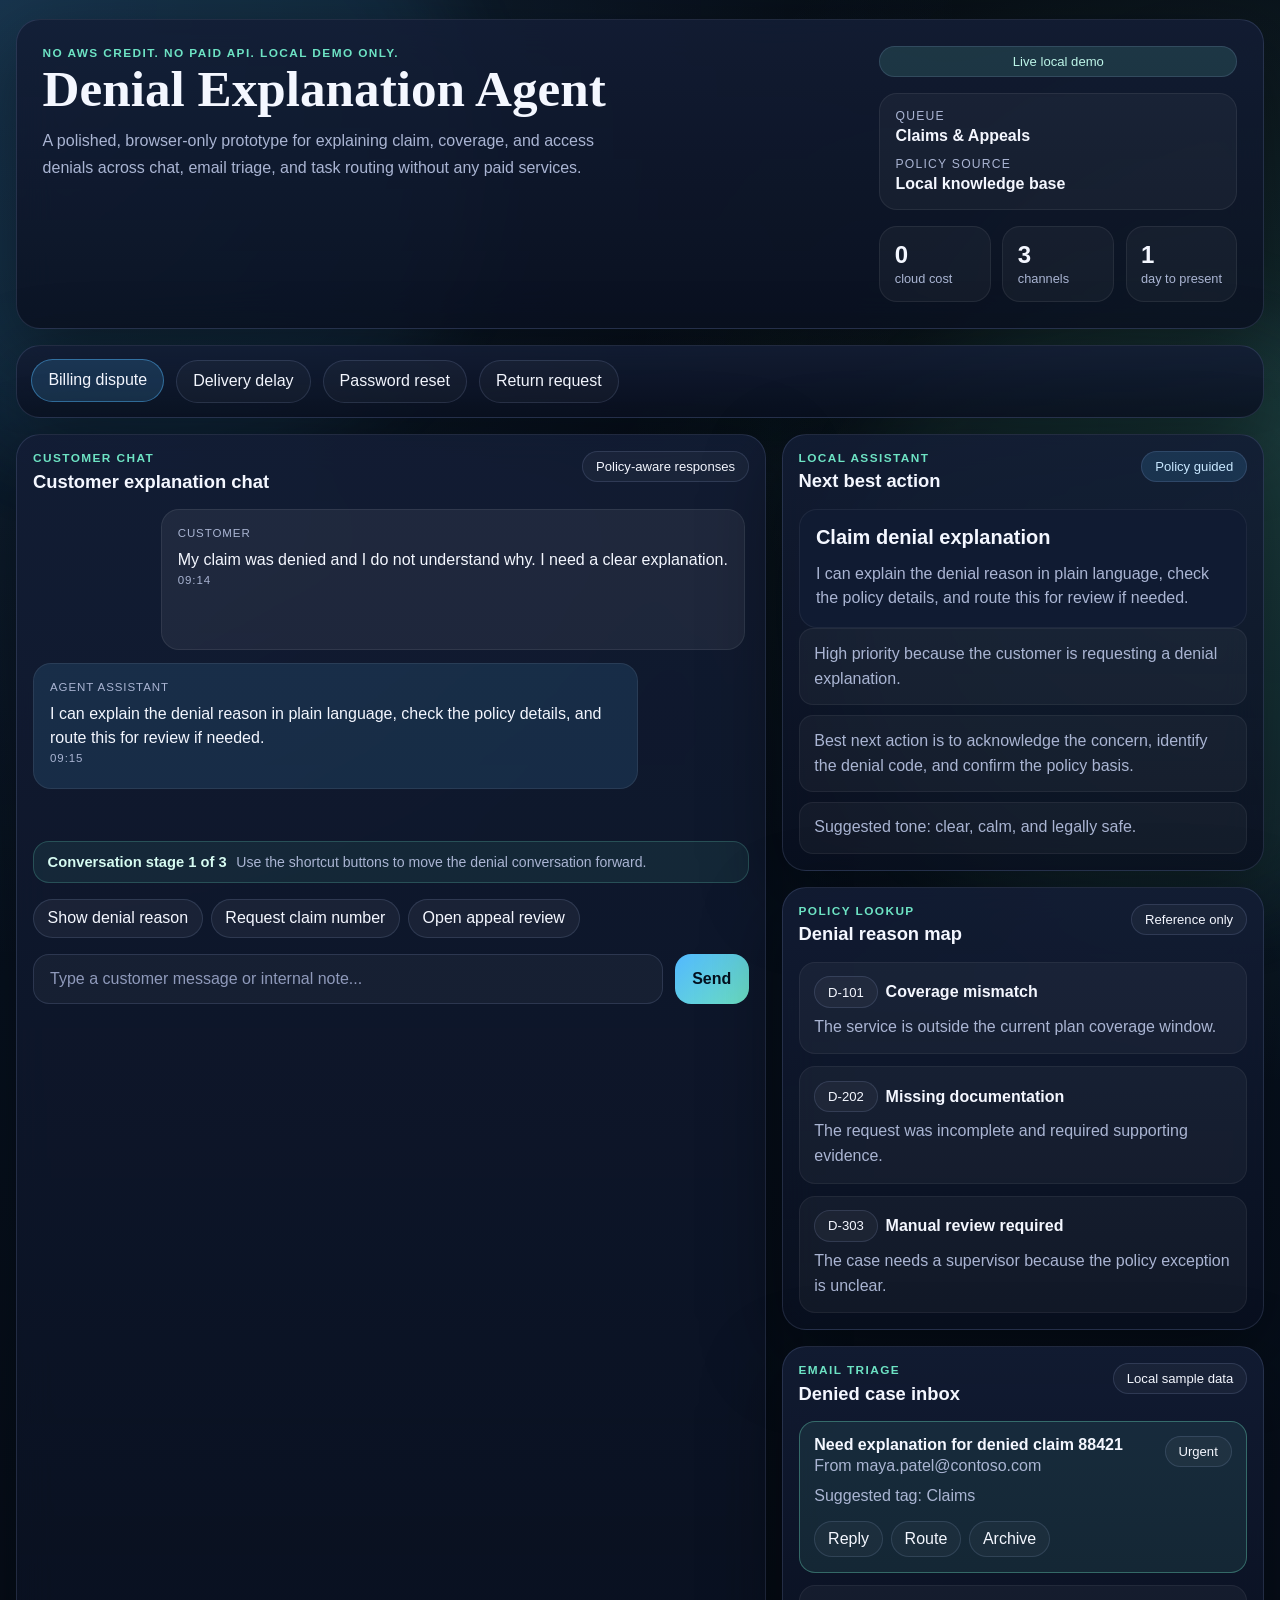
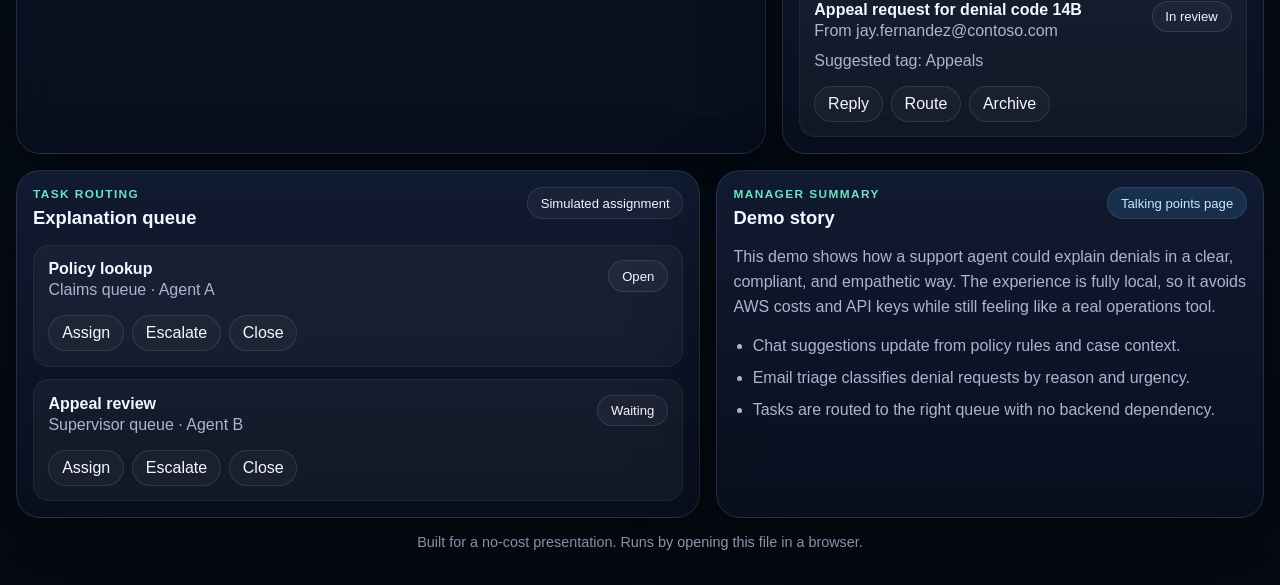
==== index.html @ c95ef908 "Initial local denial-explanation demo" ====
<!doctype html>
<html lang="en">
  <head>
    <meta charset="UTF-8" />
    <meta name="viewport" content="width=device-width, initial-scale=1.0" />
    <title>Free Contact Center Demo</title>
    <link rel="stylesheet" href="styles.css" />
  </head>
  <body>
    <div class="backdrop backdrop-one"></div>
    <div class="backdrop backdrop-two"></div>

    <main class="shell">
      <header class="hero card">
        <div>
          <p class="eyebrow">No AWS credit. No paid API. Local demo only.</p>
          <h1>Denial Explanation Agent</h1>
          <p class="lede">
            A polished, browser-only prototype for explaining claim, coverage, and access denials
            across chat, email triage, and task routing without any paid services.
          </p>
        </div>
        <div class="hero-panel">
          <div class="status-pill online">Live local demo</div>
          <div class="hero-summary">
            <div>
              <span>Queue</span>
              <strong>Claims & Appeals</strong>
            </div>
            <div>
              <span>Policy source</span>
              <strong>Local knowledge base</strong>
            </div>
          </div>
          <ul class="metrics">
            <li><strong>0</strong><span>cloud cost</span></li>
            <li><strong>3</strong><span>channels</span></li>
            <li><strong>1</strong><span>day to present</span></li>
          </ul>
        </div>
      </header>

      <section class="strip card">
        <button class="scenario active" data-scenario="billing">Billing dispute</button>
        <button class="scenario" data-scenario="delivery">Delivery delay</button>
        <button class="scenario" data-scenario="access">Password reset</button>
        <button class="scenario" data-scenario="returns">Return request</button>
      </section>

      <section class="grid">
        <article class="card panel chat-panel">
          <div class="panel-head">
            <div>
              <p class="panel-kicker">Customer chat</p>
              <h2>Customer explanation chat</h2>
            </div>
            <span class="badge">Policy-aware responses</span>
          </div>

          <div id="chatThread" class="thread" aria-live="polite"></div>

          <div id="stageNote" class="stage-note"></div>

          <div class="quick-replies" id="quickReplies"></div>

          <form id="chatForm" class="composer">
            <input id="chatInput" type="text" placeholder="Type a customer message or internal note..." autocomplete="off" />
            <button type="submit">Send</button>
          </form>
        </article>

        <aside class="stack">
          <article class="card panel insight-panel">
            <div class="panel-head">
              <div>
                <p class="panel-kicker">Local assistant</p>
                <h2>Next best action</h2>
              </div>
              <span class="badge accent">Policy guided</span>
            </div>
            <div id="assistantCard" class="assistant-card"></div>
            <div class="mini-list" id="reasonList"></div>
          </article>

          <article class="card panel policy-panel">
            <div class="panel-head">
              <div>
                <p class="panel-kicker">Policy lookup</p>
                <h2>Denial reason map</h2>
              </div>
              <span class="badge">Reference only</span>
            </div>
            <div id="policyList" class="policy-list"></div>
          </article>

          <article class="card panel email-panel">
            <div class="panel-head">
              <div>
                <p class="panel-kicker">Email triage</p>
                <h2>Denied case inbox</h2>
              </div>
              <span class="badge">Local sample data</span>
            </div>
            <div id="emailList" class="email-list"></div>
          </article>
        </aside>
      </section>

      <section class="grid lower-grid">
        <article class="card panel tasks-panel">
          <div class="panel-head">
            <div>
              <p class="panel-kicker">Task routing</p>
              <h2>Explanation queue</h2>
            </div>
            <span class="badge">Simulated assignment</span>
          </div>
          <div id="taskList" class="task-list"></div>
        </article>

        <article class="card panel summary-panel">
          <div class="panel-head">
            <div>
              <p class="panel-kicker">Manager summary</p>
              <h2>Demo story</h2>
            </div>
            <a class="badge accent talk-link" href="talking-points.html">Talking points page</a>
          </div>
          <div class="summary-copy">
              <p>
              This demo shows how a support agent could explain denials in a clear, compliant, and empathetic way.
              The experience is fully local, so it avoids AWS costs and API keys while still feeling like a real operations tool.
            </p>
            <ul>
              <li>Chat suggestions update from policy rules and case context.</li>
              <li>Email triage classifies denial requests by reason and urgency.</li>
              <li>Tasks are routed to the right queue with no backend dependency.</li>
            </ul>
          </div>
        </article>
      </section>

      <footer class="footer">
        Built for a no-cost presentation. Runs by opening this file in a browser.
      </footer>
    </main>

    <script src="script.js"></script>
  </body>
</html>
---- styles.css ----
:root {
  color-scheme: dark;
  --bg: #07111f;
  --bg-soft: #101b31;
  --panel: rgba(12, 20, 38, 0.82);
  --panel-strong: rgba(18, 28, 52, 0.94);
  --line: rgba(175, 196, 255, 0.14);
  --text: #f4f7ff;
  --muted: #aab5d3;
  --accent: #6de3c4;
  --accent-strong: #52b8ff;
  --warn: #ffcc6f;
  --danger: #ff8f8f;
  --shadow: 0 24px 80px rgba(0, 0, 0, 0.42);
}

* {
  box-sizing: border-box;
}

html,
body {
  margin: 0;
  min-height: 100%;
  background:
    radial-gradient(circle at top left, rgba(82, 184, 255, 0.18), transparent 38%),
    radial-gradient(circle at right 20%, rgba(109, 227, 196, 0.16), transparent 30%),
    linear-gradient(180deg, #050a13 0%, #07111f 45%, #050a13 100%);
  color: var(--text);
  font-family: "Trebuchet MS", "Segoe UI", "Helvetica Neue", sans-serif;
}

body {
  position: relative;
  overflow-x: hidden;
}

.backdrop {
  position: fixed;
  inset: auto;
  width: 40rem;
  height: 40rem;
  border-radius: 50%;
  filter: blur(36px);
  opacity: 0.35;
  pointer-events: none;
}

.backdrop-one {
  top: -10rem;
  left: -10rem;
  background: rgba(82, 184, 255, 0.25);
}

.backdrop-two {
  right: -12rem;
  top: 18rem;
  background: rgba(109, 227, 196, 0.2);
}

.shell {
  width: min(1320px, calc(100% - 2rem));
  margin: 0 auto;
  padding: 1.2rem 0 2rem;
}

.card {
  background: linear-gradient(180deg, rgba(19, 29, 53, 0.88), rgba(10, 16, 32, 0.84));
  border: 1px solid var(--line);
  border-radius: 24px;
  box-shadow: var(--shadow);
  backdrop-filter: blur(18px);
}

.hero {
  display: flex;
  justify-content: space-between;
  gap: 1.5rem;
  padding: 1.6rem;
  animation: rise 700ms ease both;
}

.eyebrow,
.panel-kicker {
  margin: 0 0 0.35rem;
  color: var(--accent);
  text-transform: uppercase;
  letter-spacing: 0.12em;
  font-size: 0.74rem;
  font-weight: 700;
}

h1,
h2,
p {
  margin: 0;
}

h1 {
  font-family: Georgia, "Times New Roman", serif;
  font-size: clamp(2.2rem, 4vw, 4.2rem);
  line-height: 0.95;
  margin-bottom: 0.9rem;
}

h2 {
  font-size: 1.15rem;
  line-height: 1.2;
}

.lede {
  max-width: 62ch;
  color: var(--muted);
  font-size: 1rem;
  line-height: 1.65;
}

.hero-panel {
  min-width: 250px;
  display: flex;
  flex-direction: column;
  justify-content: space-between;
  gap: 1rem;
}

.hero-summary {
  display: grid;
  gap: 0.75rem;
  padding: 0.95rem;
  border-radius: 18px;
  background: rgba(255, 255, 255, 0.04);
  border: 1px solid rgba(255, 255, 255, 0.07);
}

.hero-summary span {
  display: block;
  color: var(--muted);
  font-size: 0.76rem;
  text-transform: uppercase;
  letter-spacing: 0.1em;
}

.hero-summary strong {
  display: block;
  margin-top: 0.25rem;
  font-size: 1rem;
}

.status-pill,
.badge {
  display: inline-flex;
  align-items: center;
  justify-content: center;
  padding: 0.45rem 0.8rem;
  border-radius: 999px;
  border: 1px solid var(--line);
  background: rgba(255, 255, 255, 0.04);
  font-size: 0.82rem;
  color: var(--text);
}

.status-pill.online {
  background: rgba(109, 227, 196, 0.14);
  color: #bdf5e8;
}

.badge.accent {
  background: rgba(82, 184, 255, 0.14);
  color: #c9e8ff;
}

.metrics {
  list-style: none;
  margin: 0;
  padding: 0;
  display: grid;
  grid-template-columns: repeat(3, minmax(0, 1fr));
  gap: 0.7rem;
}

.metrics li {
  padding: 0.9rem;
  border-radius: 18px;
  background: rgba(255, 255, 255, 0.04);
  border: 1px solid rgba(255, 255, 255, 0.07);
}

.metrics strong {
  display: block;
  font-size: 1.5rem;
}

.metrics span {
  color: var(--muted);
  font-size: 0.8rem;
}

.strip {
  display: flex;
  flex-wrap: wrap;
  gap: 0.75rem;
  margin-top: 1rem;
  padding: 0.9rem;
}

.scenario {
  border: 1px solid var(--line);
  background: rgba(255, 255, 255, 0.03);
  color: var(--text);
  border-radius: 999px;
  padding: 0.7rem 1rem;
  font: inherit;
  cursor: pointer;
  transition: transform 160ms ease, background 160ms ease, border-color 160ms ease;
}

.scenario:hover,
.scenario.active {
  transform: translateY(-1px);
  background: rgba(82, 184, 255, 0.16);
  border-color: rgba(82, 184, 255, 0.45);
}

.grid {
  display: grid;
  grid-template-columns: minmax(0, 1.4fr) minmax(320px, 0.9fr);
  gap: 1rem;
  margin-top: 1rem;
}

.panel {
  padding: 1rem;
}

.panel-head {
  display: flex;
  justify-content: space-between;
  align-items: start;
  gap: 0.75rem;
  margin-bottom: 1rem;
}

.chat-panel {
  min-height: 620px;
}

.thread {
  display: grid;
  gap: 0.8rem;
  min-height: 320px;
  max-height: 380px;
  overflow: auto;
  padding-right: 0.25rem;
}

.stage-note {
  display: flex;
  flex-wrap: wrap;
  gap: 0.35rem 0.6rem;
  align-items: center;
  margin: 0.75rem 0 0.4rem;
  padding: 0.75rem 0.85rem;
  border-radius: 16px;
  border: 1px solid rgba(109, 227, 196, 0.22);
  background: rgba(109, 227, 196, 0.08);
  color: #d6fbf1;
}

.stage-note strong {
  font-size: 0.92rem;
}

.stage-note span {
  color: var(--muted);
  font-size: 0.88rem;
}

.bubble {
  max-width: 85%;
  padding: 0.95rem 1rem;
  border-radius: 18px;
  line-height: 1.5;
  border: 1px solid rgba(255, 255, 255, 0.08);
  animation: rise 240ms ease both;
}

.bubble small {
  display: block;
  margin-bottom: 0.35rem;
  color: var(--muted);
  font-size: 0.72rem;
  text-transform: uppercase;
  letter-spacing: 0.08em;
}

.bubble.agent {
  background: rgba(82, 184, 255, 0.12);
  align-self: start;
}

.bubble.customer {
  background: rgba(255, 255, 255, 0.06);
  justify-self: end;
}

.bubble.system {
  max-width: 100%;
  background: rgba(109, 227, 196, 0.12);
}

.quick-replies {
  display: flex;
  flex-wrap: wrap;
  gap: 0.5rem;
  margin: 1rem 0;
}

.quick-replies button,
.composer button {
  border: 0;
  cursor: pointer;
  font: inherit;
}

.quick-replies button {
  padding: 0.6rem 0.85rem;
  border-radius: 999px;
  background: rgba(255, 255, 255, 0.05);
  color: var(--text);
  border: 1px solid var(--line);
}

.composer {
  display: grid;
  grid-template-columns: 1fr auto;
  gap: 0.75rem;
  margin-top: auto;
}

.composer input {
  width: 100%;
  padding: 0.95rem 1rem;
  border-radius: 16px;
  border: 1px solid var(--line);
  background: rgba(255, 255, 255, 0.04);
  color: var(--text);
  font: inherit;
}

.composer input::placeholder {
  color: #8f9abb;
}

.composer button {
  padding: 0 1.1rem;
  border-radius: 16px;
  background: linear-gradient(135deg, var(--accent-strong), var(--accent));
  color: #04111f;
  font-weight: 700;
}

.stack {
  display: grid;
  gap: 1rem;
}

.policy-list {
  display: grid;
  gap: 0.75rem;
}

.policy-item {
  padding: 0.85rem 0.9rem;
  border-radius: 16px;
  background: rgba(255, 255, 255, 0.04);
  border: 1px solid rgba(255, 255, 255, 0.06);
}

.policy-top {
  display: flex;
  flex-wrap: wrap;
  gap: 0.5rem;
  align-items: center;
  margin-bottom: 0.45rem;
}

.policy-item p {
  margin: 0;
  color: var(--muted);
  line-height: 1.55;
}

.assistant-card {
  display: grid;
  gap: 0.8rem;
  padding: 1rem;
  border-radius: 18px;
  background: var(--panel-strong);
  border: 1px solid rgba(255, 255, 255, 0.06);
}

.assistant-card h3 {
  margin: 0;
  font-size: 1.25rem;
}

.assistant-card p,
.mini-list,
.summary-copy,
.email-meta,
.task-meta {
  color: var(--muted);
  line-height: 1.55;
}

.mini-list {
  display: grid;
  gap: 0.6rem;
}

.mini-list .reason {
  padding: 0.8rem 0.9rem;
  border-radius: 14px;
  background: rgba(255, 255, 255, 0.04);
  border: 1px solid rgba(255, 255, 255, 0.06);
}

.email-list,
.task-list {
  display: grid;
  gap: 0.8rem;
}

.email-item,
.task-item {
  padding: 0.9rem;
  border-radius: 16px;
  background: rgba(255, 255, 255, 0.04);
  border: 1px solid rgba(255, 255, 255, 0.06);
}

.email-item.active {
  border-color: rgba(109, 227, 196, 0.35);
  background: rgba(109, 227, 196, 0.09);
}

.email-top,
.task-top {
  display: flex;
  justify-content: space-between;
  gap: 0.75rem;
  align-items: start;
  margin-bottom: 0.35rem;
}

.email-subject,
.task-title {
  color: var(--text);
  font-weight: 700;
}

.email-actions,
.task-actions {
  display: flex;
  gap: 0.5rem;
  margin-top: 0.75rem;
  flex-wrap: wrap;
}

.email-actions button,
.task-actions button {
  border-radius: 999px;
  padding: 0.5rem 0.8rem;
  border: 1px solid var(--line);
  background: rgba(255, 255, 255, 0.03);
  color: var(--text);
  cursor: pointer;
  font: inherit;
}

.lower-grid {
  grid-template-columns: minmax(0, 1fr) minmax(320px, 0.8fr);
}

.summary-copy ul {
  margin: 0.9rem 0 0;
  padding-left: 1.2rem;
}

.summary-copy li + li {
  margin-top: 0.45rem;
}

.footer {
  padding: 1rem 0 0.2rem;
  color: var(--muted);
  font-size: 0.9rem;
  text-align: center;
}

.talk-link {
  text-decoration: none;
}

.talk-page {
  padding-top: 1.2rem;
}

.talk-hero {
  padding: 1.4rem;
}

.talk-grid {
  grid-template-columns: repeat(3, minmax(0, 1fr));
}

.talk-list {
  margin: 0.9rem 0 0;
  padding-left: 1.2rem;
  color: var(--muted);
  line-height: 1.6;
}

.talk-list.ordered {
  padding-left: 1.35rem;
}

.final-note {
  margin-top: 1rem;
}

.final-note p {
  color: var(--muted);
  line-height: 1.65;
}

@keyframes rise {
  from {
    opacity: 0;
    transform: translateY(10px);
  }
  to {
    opacity: 1;
    transform: translateY(0);
  }
}

@media (max-width: 1080px) {
  .hero,
  .grid,
  .lower-grid {
    grid-template-columns: 1fr;
  }

  .talk-grid {
    grid-template-columns: 1fr;
  }

  .hero {
    display: grid;
  }

  .chat-panel {
    min-height: auto;
  }
}

@media (max-width: 720px) {
  .shell {
    width: min(100%, calc(100% - 1rem));
    padding-top: 0.5rem;
  }

  .panel-head,
  .email-top,
  .task-top {
    flex-direction: column;
  }

  .composer {
    grid-template-columns: 1fr;
  }

  .metrics {
    grid-template-columns: 1fr;
  }
}
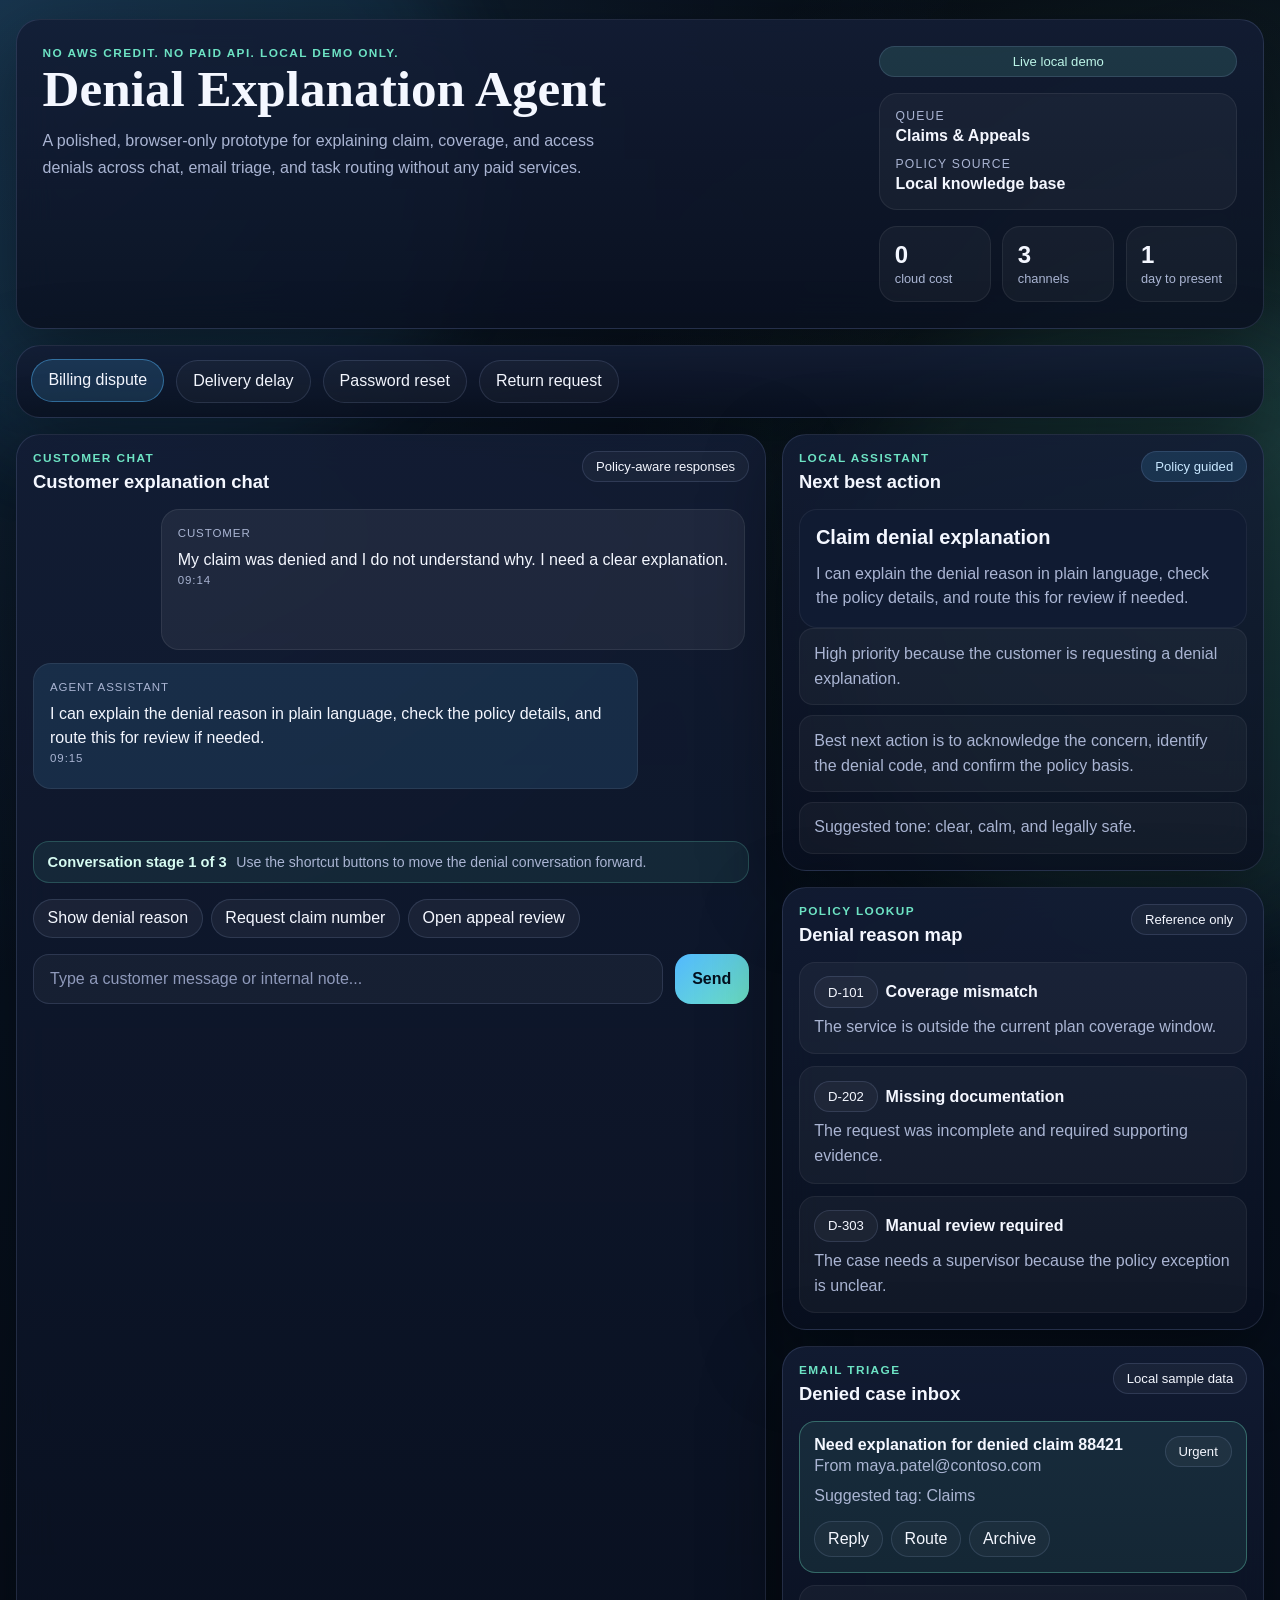
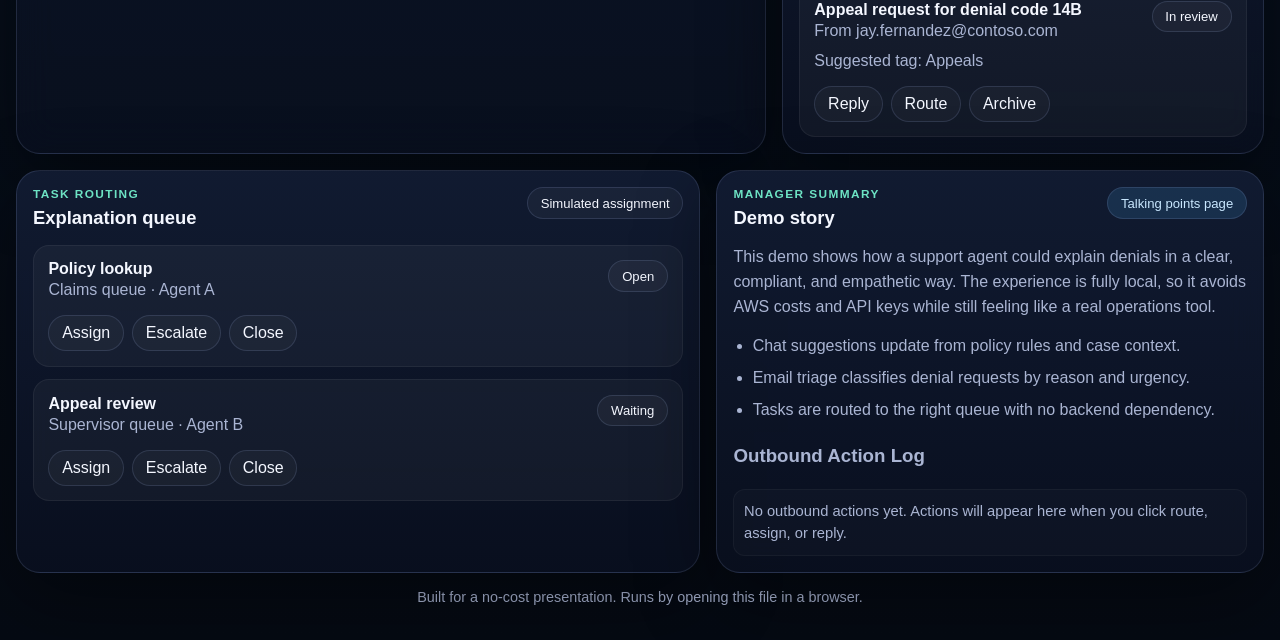
==== commit 64dbb638: "Add Outbound Action Log and wire action buttons" ====
--- a/index.html
+++ b/index.html
@@ -136,6 +136,12 @@
               <li>Email triage classifies denial requests by reason and urgency.</li>
               <li>Tasks are routed to the right queue with no backend dependency.</li>
             </ul>
+            <div class="outbound-wrap">
+              <h3>Outbound Action Log</h3>
+              <div id="outboundLog" class="outbound-log">
+                <div class="outbound-empty">No outbound actions yet. Actions will appear here when you click route, assign, or reply.</div>
+              </div>
+            </div>
           </div>
         </article>
       </section>
--- a/styles.css
+++ b/styles.css
@@ -487,6 +487,56 @@
   padding-left: 1.2rem;
 }
 
+.outbound-wrap {
+  margin-top: 1rem;
+}
+
+.outbound-log {
+  margin-top: 0.6rem;
+  max-height: 160px;
+  overflow: auto;
+  display: grid;
+  gap: 0.5rem;
+  padding: 0.6rem;
+  border-radius: 12px;
+  background: rgba(255,255,255,0.02);
+  border: 1px solid rgba(255,255,255,0.04);
+}
+
+.outbound-empty {
+  color: var(--muted);
+  font-size: 0.92rem;
+}
+
+.outbound-entry {
+  padding: 0.55rem 0.65rem;
+  border-radius: 10px;
+  background: rgba(109,227,196,0.04);
+  border: 1px solid rgba(109,227,196,0.08);
+}
+
+.outbound-top {
+  display:flex;
+  justify-content:space-between;
+  gap:0.5rem;
+  align-items:center;
+  margin-bottom:0.35rem;
+}
+
+.outbound-type {
+  color: var(--text);
+}
+
+.outbound-time {
+  color: var(--muted);
+  font-size:0.82rem;
+}
+
+.outbound-details {
+  color: var(--muted);
+  font-size:0.92rem;
+}
+
 .summary-copy li + li {
   margin-top: 0.45rem;
 }
